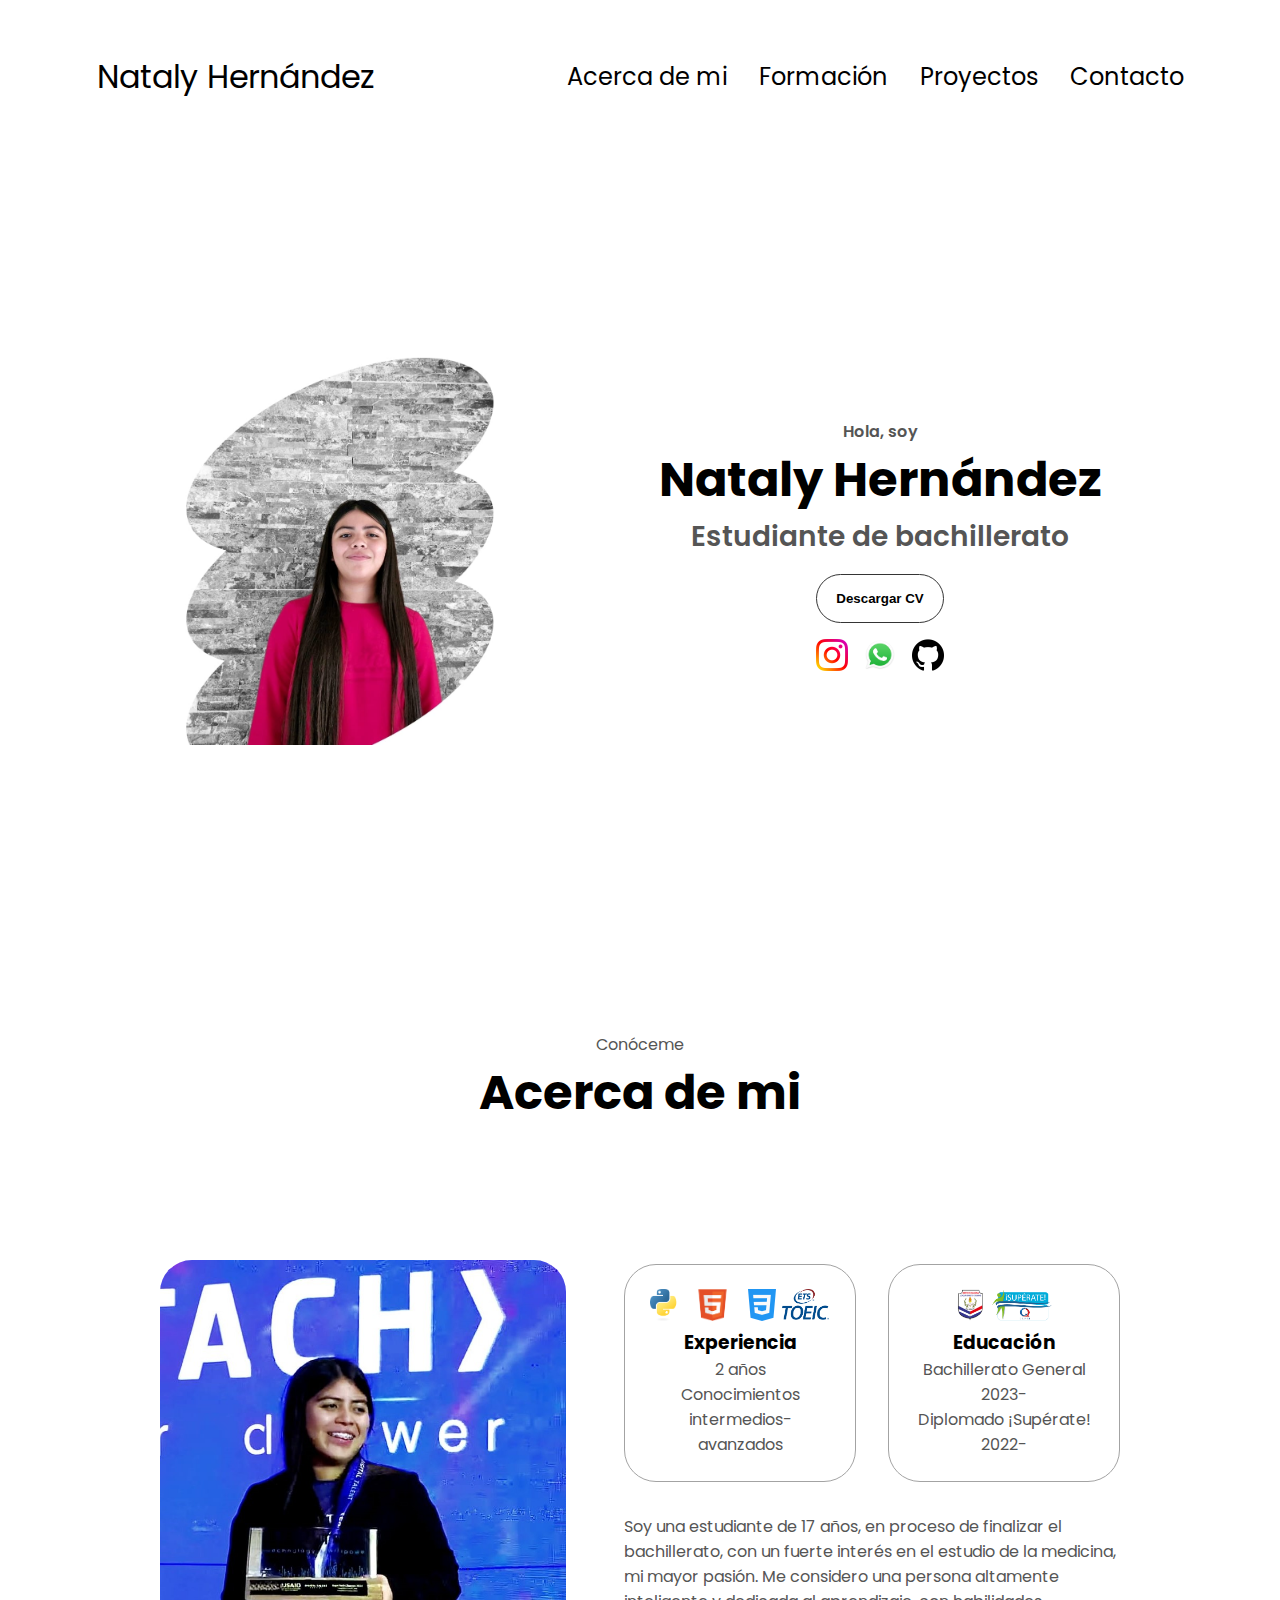
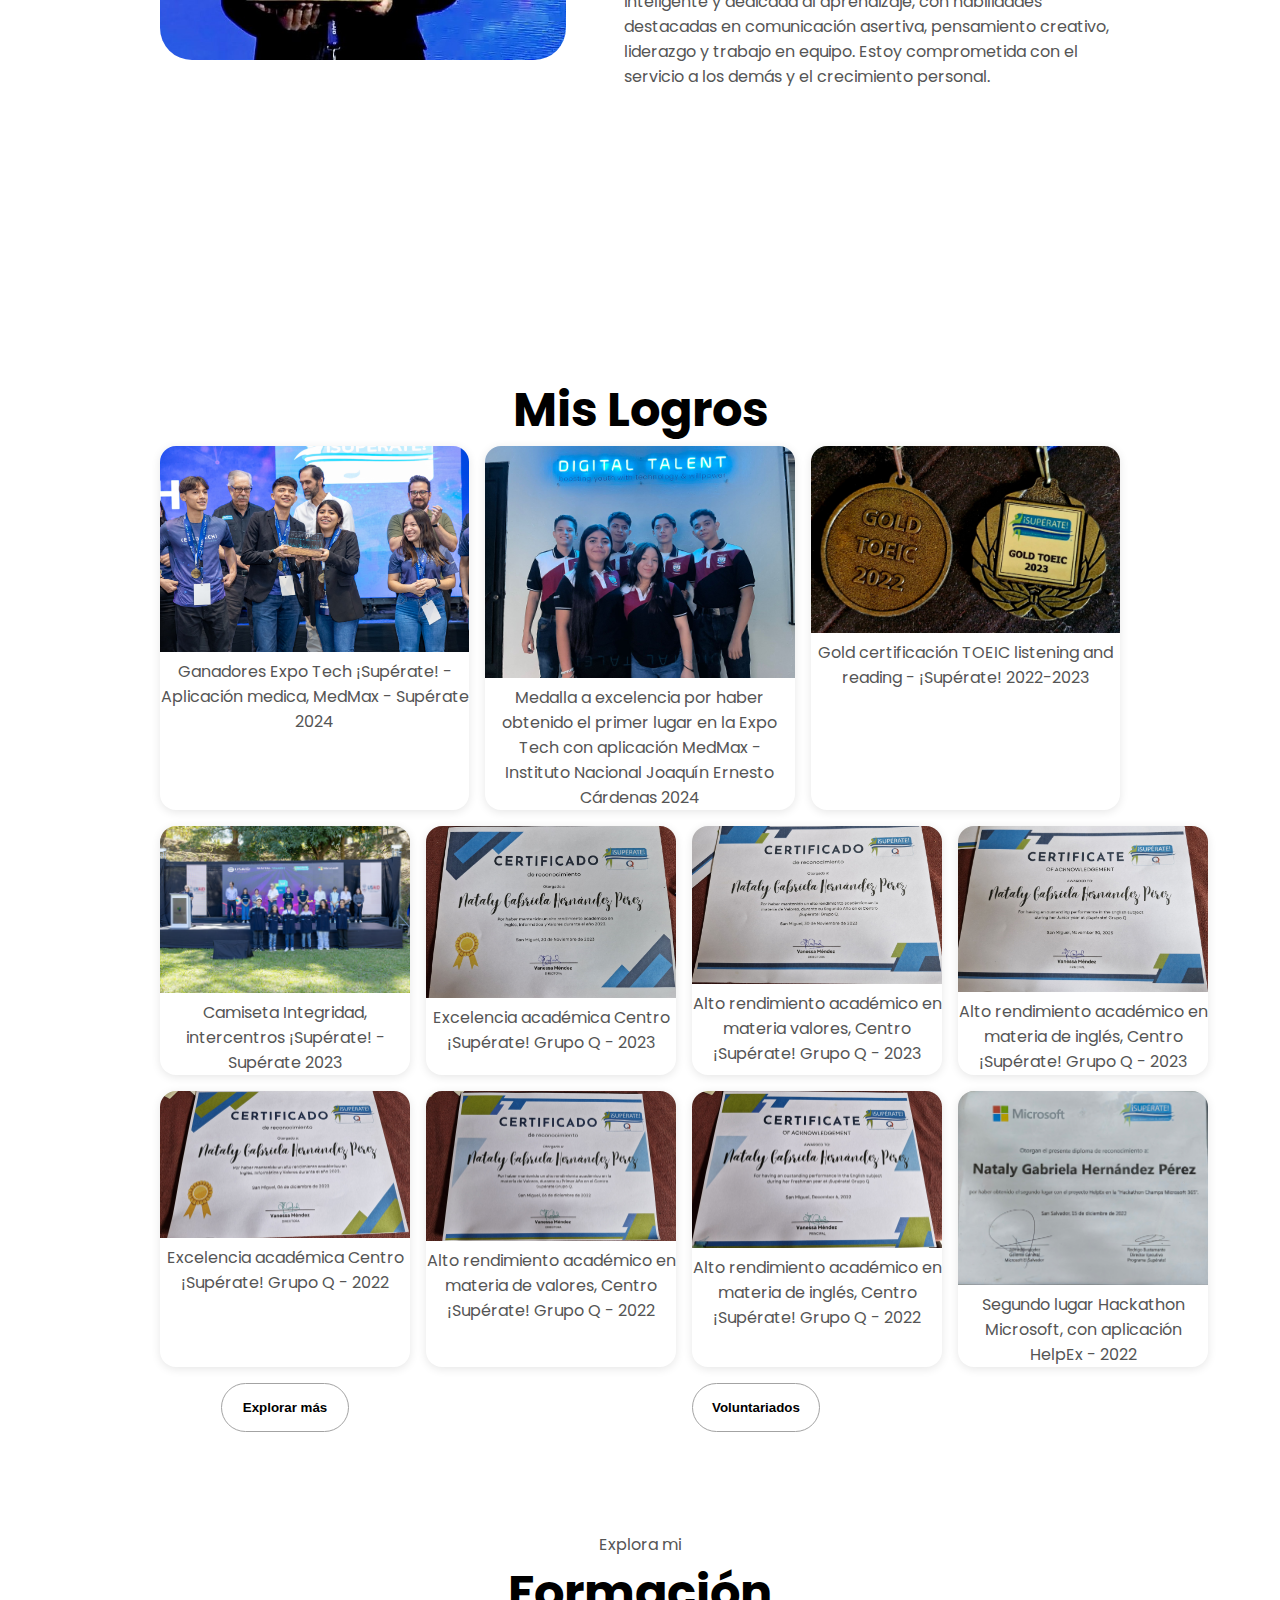
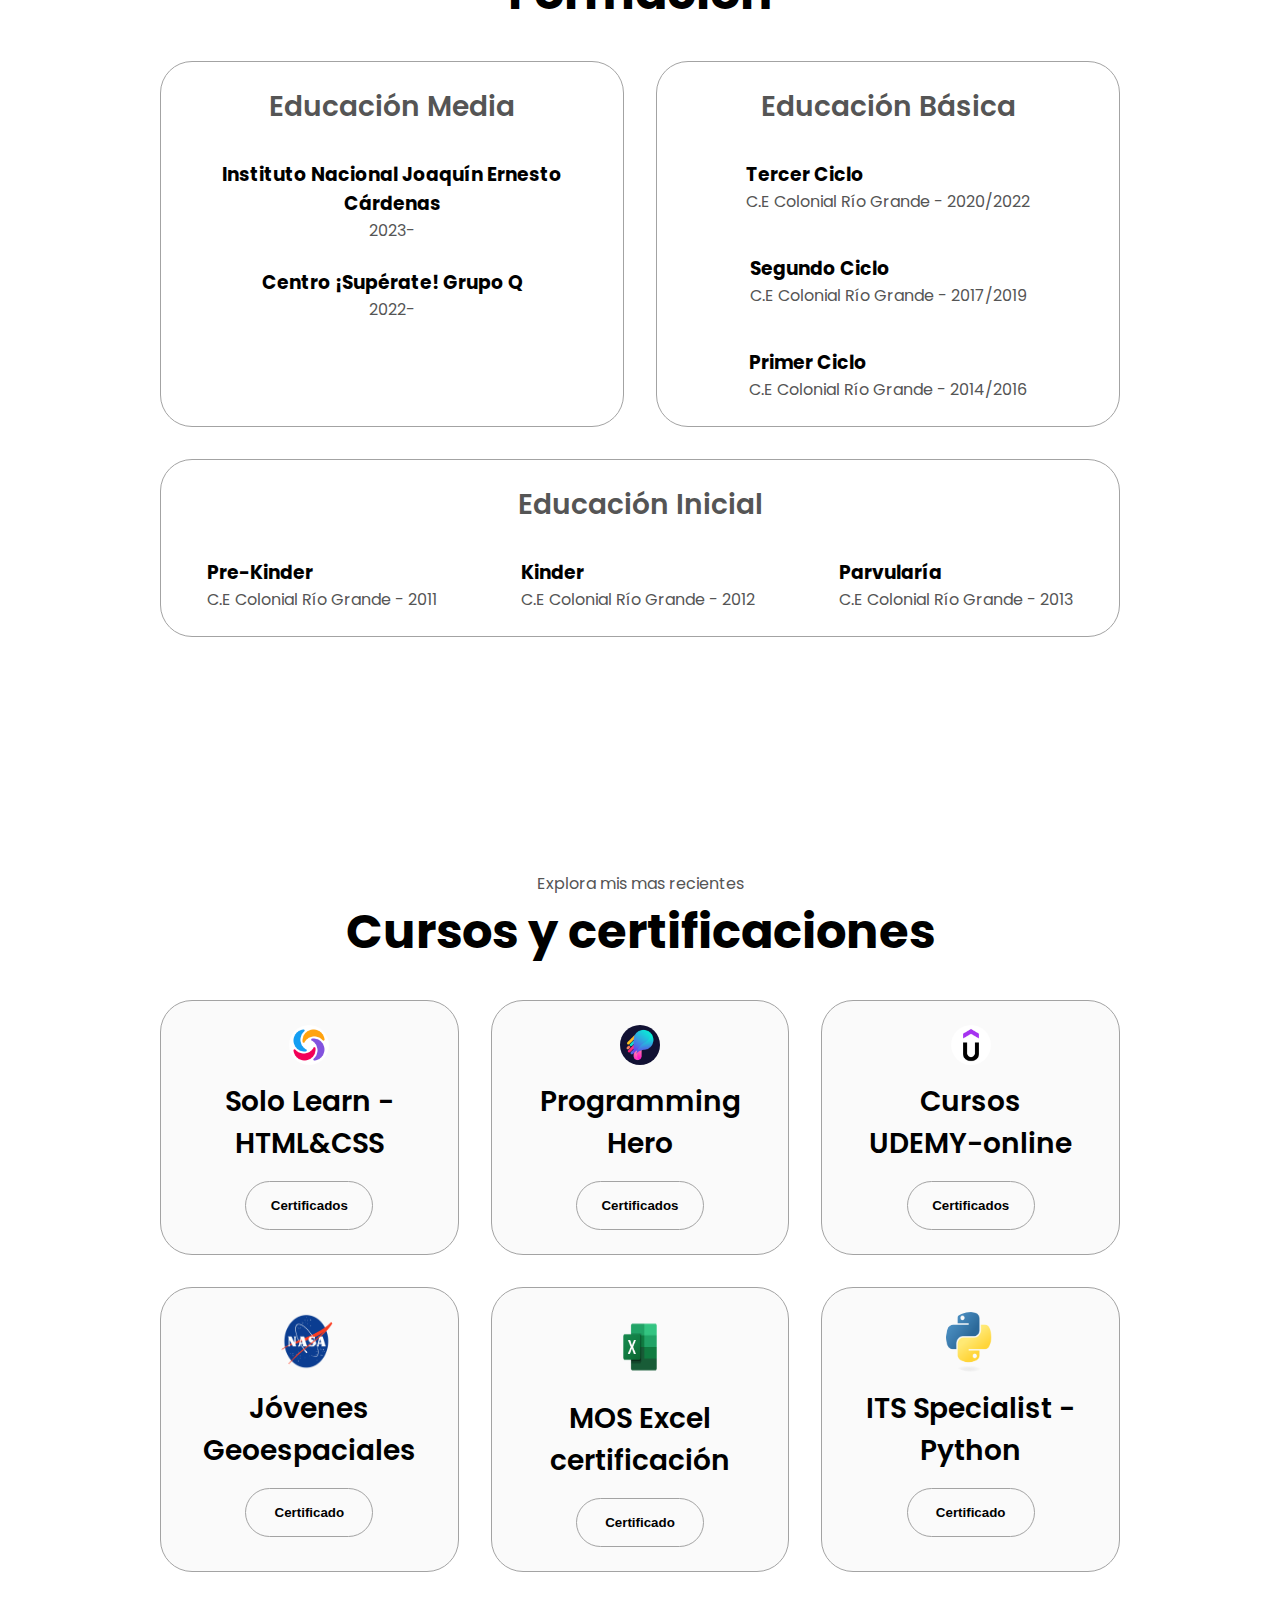
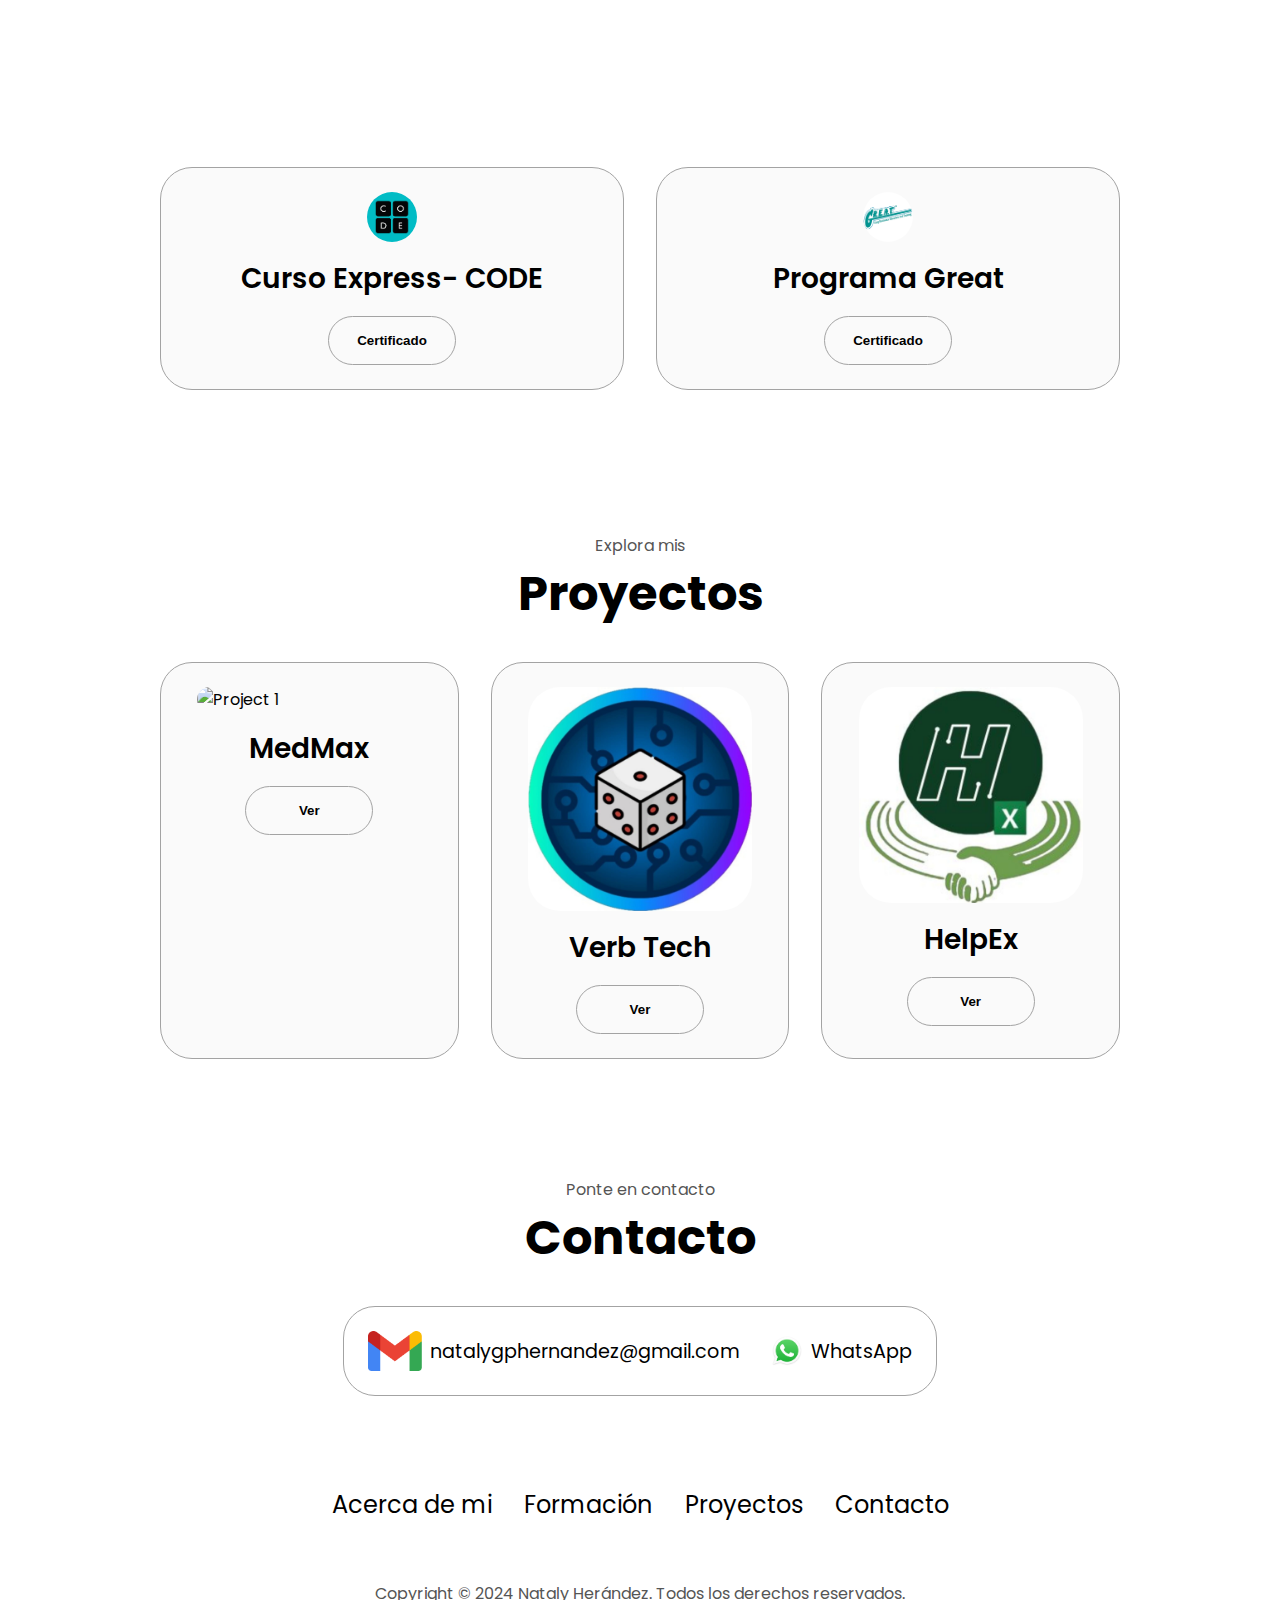
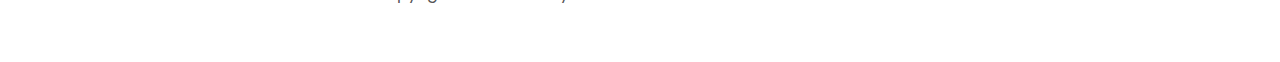
==== index.html @ 194a73a4 "Add files via upload" ====
<!DOCTYPE html>
<html lang="en">
  <head>
    <meta charset="UTF-8" />
    <meta http-equiv="X-UA-Compatible" content="IE=edge" />
    <meta name="viewport" content="width=device-width, initial-scale=1.0" />
    <title>Nataly Herández</title>
    <link rel="icon" href="n.png">
    <link rel="stylesheet" href="style.css" />
    <link rel="stylesheet" href="mediaqueries.css" />
  </head>
  <body>
    <nav id="desktop-nav">
      <div class="logo">Nataly Hernández</div>
      <div>
        <ul class="nav-links">
          <li><a href="#about">Acerca de mi</a></li>
          <li><a href="#experience">Formación</a></li>
          <li><a href="#projects">Proyectos</a></li>
          <li><a href="#contact">Contacto</a></li>
        </ul>
      </div>
    </nav>
    <nav id="hamburger-nav">
      <div class="logo">Nataly Hernández</div>
      <div class="hamburger-menu">
        <div class="hamburger-icon" onclick="toggleMenu()">
          <span></span>
          <span></span>
          <span></span>
        </div>
        <div class="menu-links">
          <li><a href="#about" onclick="toggleMenu()">Acerca de mi</a></li>
          <li><a href="#experience" onclick="toggleMenu()">Formación</a></li>
          <li><a href="#projects" onclick="toggleMenu()">Proyectos</a></li>
          <li><a href="#contact" onclick="toggleMenu()">Contacto</a></li>
        </div>
      </div>
    </nav>
    <section id="profile">
      <div class="section__pic-container">
        <img src="na.jpeg" alt="Nataly Hernández profile picture" />
      </div>
      <div class="section__text">
        <p class="section__text__p1">Hola, soy</p>
        <h1 class="title">Nataly Hernández</h1>
        <p class="section__text__p2">Estudiante de bachillerato</p>
        <div class="btn-container">
          <button
            class="btn btn-color-2"
            onclick="window.open('nataly.pdf')"
          >
            Descargar CV
          </button>
        </div>
        <div id="socials-container">
          <img
            src="instagram.png"
            class="icon"
            onclick="location.href='https://www.instagram.com/natalyhzp_24'"
          />
          <img
            src="whatsapp.png"
            class="icon"
            onclick="location.href='https://wa.me/75000231'"
          />
          <img
            src="github.png"
            alt="My Github profile"
            class="icon"
            onclick="location.href='https://github.com/NatalyGHP'"
          />
        </div>
      </div>
    </section>
    <section id="about">
      <p class="section__text__p1">Conóceme</p>
      <h1 class="title">Acerca de mi</h1>
      <div class="section-container">
        <div class="section__pic-container">
          <img
            src="me.jpeg"
            alt="Profile picture"
            class="about-pic"
          />
        </div>
        <div class="about-details-container">
          <div class="about-containers">
            <div class="details-container">
              <img
                src="py.png"
                alt="Experience icon"
                class="icon"
              />
              <img
                src="h.png"
                alt="Experience icon"
                class="icon"
              />
              <img
                src="c.png"
                alt="Experience icon"
                class="icon"
              />
              <img
                src="toeic.png"
                alt="Experience icon"
                class="icon"
              />
                
              <h3>Experiencia</h3>
              <p>2 años <br />Conocimientos intermedios-avanzados</p>
            </div>
            <div class="details-container">
              <img
                src="inje.png"
                alt="Education icon"
                class="icon"
              />
              <img
                src="q.png"
                alt="Education icon"
                class="icon"
              />
              <h3>Educación</h3>
              <p>Bachillerato General 2023-<br />Diplomado ¡Supérate! 2022-</p>
            </div>
          </div>
          <div class="text-container">
            <p>
                Soy una estudiante de 17 años, en proceso de finalizar el bachillerato, con un fuerte interés en el estudio de la medicina,
                mi mayor pasión. Me considero una persona altamente inteligente y dedicada al aprendizaje, con habilidades destacadas en
                comunicación asertiva, pensamiento creativo, liderazgo y trabajo en equipo. Estoy comprometida con el servicio a los demás y
                el crecimiento personal.
            </p>
          </div>
        </div>
      </div>
    </section><br><br>
    <section id="achievements">
      <div class="title">
        <h1 class="title">Mis Logros</h1>
      </div>
      <div class="gallery-container">
        <div class="gallery-item">
          <img src="medmax2.jpeg" alt="Logro 1" class="gallery-img" onclick="openLightbox();currentSlide(1)">
          <p>Ganadores Expo Tech ¡Supérate! - Aplicación medica, MedMax - Supérate 2024</p>
        </div>
        <div class="gallery-item">
          <img src="med1.jpeg" alt="Logro 2" class="gallery-img" onclick="openLightbox();currentSlide(2)">
          <p>Medalla a excelencia por haber obtenido el primer lugar en la Expo Tech con aplicación MedMax - Instituto Nacional
            Joaquín Ernesto Cárdenas 2024</p>
        </div>
        <div class="gallery-item">
          <img src="golden.jpeg" alt="Logro 3" class="gallery-img" onclick="openLightbox();currentSlide(3)">
          <p>Gold certificación TOEIC listening and reading - ¡Supérate! 2022-2023</p>
        </div>
        <div class="gallery-container">
          <div class="gallery-item">
            <img src="integridad.jpeg" alt="Logro 4" class="gallery-img">
            <p>Camiseta Integridad, intercentros ¡Supérate! - Supérate 2023</p>
          </div>
          <div class="gallery-item">
            <img src="e23.jpeg" alt="Logro 2" class="gallery-img">
            <p>Excelencia académica Centro ¡Supérate! Grupo Q - 2023</p>
          </div>
          <div class="gallery-item">
            <img src="v23.jpeg" alt="Logro 3" class="gallery-img" >
            <p>Alto rendimiento académico en materia valores, Centro ¡Supérate! Grupo Q - 2023</p>
          </div>
          <div class="gallery-item">
            <img src="i23.jpeg" alt="Logro 3" class="gallery-img" >
            <p>Alto rendimiento académico en materia de inglés, Centro ¡Supérate! Grupo Q - 2023</p>
          </div>
          <div class="gallery-item">
            <img src="ex22.jpeg" alt="Logro 3" class="gallery-img" >
            <p>Excelencia académica Centro ¡Supérate! Grupo Q - 2022</p>
          </div>
          <div class="gallery-item">
            <img src="e22.jpeg" alt="Logro 3" class="gallery-img" >
            <p>Alto rendimiento académico	en materia de valores, Centro ¡Supérate! Grupo Q - 2022</p>
          </div>
          <div class="gallery-item">
            <img src="i22.jpeg" alt="Logro 3" class="gallery-img">
            <p>Alto rendimiento académico en materia de inglés, Centro ¡Supérate! Grupo Q - 2022</p>
          </div>
          <div class="gallery-item">
            <img src="mi.jpeg" alt="Logro 3" class="gallery-img">
            <p>Segundo lugar Hackathon Microsoft, con aplicación HelpEx - 2022</p>
          </div>
          <div class="btn-container">
            <button
              class="btn btn-color-2 project-btn"
              onclick="location.href='mislogros.pdf'"
            >
              Explorar más
            </button>
          </div>
          <div class="btn-container"></div>
            <button
              class="btn btn-color-2 project-btn"
              onclick="location.href='icare.pdf'"
            >
              Voluntariados
            </button>
          </div>
      </div>
    
      <!-- Lightbox -->
      <div id="lightbox" class="lightbox">
        <span class="close-lightbox" onclick="closeLightbox()">&times;</span>
        <div class="lightbox-content">
          <div class="lightbox-slide">
            <img src="medmax1.jpeg" alt="Logro 1">
            <p>Equipo MedMax, ganadores Expo Tech</p>
          </div>
          <div class="lightbox-slide">
            <img src="med2.jpeg" alt="Logro 2">
            <p>Medalla a la excelencia - INJECAR</p>
          </div>
          <div class="lightbox-slide">
            <img src="gold.jpeg" alt="Logro 3">
            <p>Medalla Gold TOEIC 2023</p>
          </div>
        </div>
    
        <!-- Controles -->
        <a class="prev" onclick="changeSlide(-1)">&#10094;</a>
        <a class="next" onclick="changeSlide(1)">&#10095;</a>
      </div>
    </section>
    <section id="experience">
      <p class="section__text__p1">Explora mi</p>
      <h1 class="title">Formación</h1>
      <div class="experience-details-container">
        <div class="about-containers">
          <div class="details-container">
            <h2 class="experience-sub-title">Educación Media</h2>
            <center><div class="article-container"></div></center>
                <div>
                  <center><h3>Instituto Nacional Joaquín Ernesto Cárdenas</h3></center>
                  <p>2023-</p>
                </div><br>
                <div>
                    <center><h3>Centro ¡Supérate! Grupo Q</h3></center>
                    <p>2022-</p>
                  </div><br><br>
          </div>
          <div class="details-container">
            <h2 class="experience-sub-title">Educación Básica</h2>
            <div class="article-container">
                <div>
                  <h3>Tercer Ciclo</h3>
                  <p>C.E Colonial Río Grande - 2020/2022</p>
                </div>
                <div>
                  <h3>Segundo Ciclo</h3>
                  <p>C.E Colonial Río Grande - 2017/2019</p>
                </div>
                <div>
                    <h3>Primer Ciclo</h3>
                    <p>C.E Colonial Río Grande - 2014/2016</p>
                  </div>
            </div>
          </div>
        </div>
      </div>
      <div class="details-container">
        <h2 class="experience-sub-title">Educación Inicial</h2>
        <div class="article-container">
            <div>
              <h3>Pre-Kinder</h3>
              <p>C.E Colonial Río Grande - 2011</p>
            </div>
            <div>
                <h3>Kinder</h3>
                <p>C.E Colonial Río Grande - 2012</p>
              </div>
              <div>
                <h3>Parvularía</h3>
                <p>C.E Colonial Río Grande - 2013</p>
              </div>
        </div>
        </div>
    </section><br><br><br>
    <section id="">
        <p class="section__text__p1">Explora mis mas recientes</p>
        <h1 class="title">Cursos y certificaciones</h1>
        <div class="experience-details-container">
          <div class="about-containers">
            <div class="details-container color-container">
              <div class="article-container">
                <img style="height: 40px; width: 40px;"
                  src="solo.png"
                  alt="Project 1"
                  class="project-img"
                />
              </div>
              <h2 class="experience-sub-title project-title">Solo Learn - HTML&CSS</h2>
              <div class="btn-container">
                <button
                  class="btn btn-color-2 project-btn"
                  onclick="location.href='css.pdf'"
                >
                  Certificados
                </button>
              </div>
            </div>
            <div class="details-container color-container">
              <div class="article-container">
                <img style="height: 40px; width: 40px;"
                  src="hero.png"
                  alt="Project 2"
                  class="project-img"
                />
              </div>
              <h2 class="experience-sub-title project-title">Programming Hero</h2>
              <div class="btn-container">
                <button
                  class="btn btn-color-2 project-btn"
                  onclick="location.href='py1.pdf'"
                >
                  Certificados
                </button>
              </div>
            </div>
            <div class="details-container color-container">
                <div class="article-container">
                  <img style="height: 40px; width: 40px;"
                    src="udemy.png"
                    alt="Project 2"
                    class="project-img"
                  />
                </div>
                <h2 class="experience-sub-title project-title">Cursos UDEMY-online</h2>
                <div class="btn-container">
                  <button
                    class="btn btn-color-2 project-btn"
                    onclick="location.href='udemy.pdf'"
                  >
                    Certificados
                  </button>
                </div>
              </div>
            <div class="details-container color-container">
              <div class="article-container">
                <img style="height: 60px; width: 60px;"
                  src="nasa.png"
                  alt="Project 3"
                  class="project-img"
                />
              </div>
              <h2 class="experience-sub-title project-title">Jóvenes Geoespaciales</h2>
              <div class="btn-container">
                </button>
                <button
                  class="btn btn-color-2 project-btn"
                  onclick="location.href='geo.pdf'"
                >
                  Certificado
                </button>
              </div>
            </div>
            <div class="details-container color-container">
                <div class="article-container">
                  <img style="width: 70px; height: 70px;"
                    src="excel.png"
                    alt="Project 2"
                    class="project-img"
                  />
                </div>
                <h2 class="experience-sub-title project-title">MOS Excel certificación</h2>
                <div class="btn-container">
                  <button
                    class="btn btn-color-2 project-btn"
                    onclick="location.href='mos.pdf'"
                  >
                    Certificado
                  </button>
                </div>
              </div>
              <div class="details-container color-container">
                <div class="article-container">
                  <img style="width: 50px; height: 60px;"
                    src="py.png"
                    alt="Project 2"
                    class="project-img"
                  />
                </div>
                <h2 class="experience-sub-title project-title">ITS Specialist - Python</h2>
                <div class="btn-container">
                  <button
                    class="btn btn-color-2 project-btn"
                    onclick="location.href='python.pdf'"
                  >
                    Certificado
                  </button>
                </div>
              </div>
          </div>
        </div>
      </section>
      <section id="projects">
        <div class="experience-details-container">
          <div class="about-containers">
            <div class="details-container color-container">
              <div class="article-container">
                <img style="height: 50px; width: 50px;"
                  src="code.jpg"
                  alt="Project 1"
                  class="project-img"
                />
              </div>
              <h2 class="experience-sub-title project-title">Curso Express- CODE</h2>
              <div class="btn-container">
                <button
                  class="btn btn-color-2 project-btn"
                  onclick="location.href='code.pdf'"
                >
                  Certificado
                </button>
              </div>
            </div>
            <div class="details-container color-container">
              <div class="article-container">
                <img style="height: 50px; width: 50px;"
                  src="great.png"
                  alt="Project 2"
                  class="project-img"
                />
              </div>
              <h2 class="experience-sub-title project-title">Programa Great</h2>
              <div class="btn-container">
                <button
                  class="btn btn-color-2 project-btn"
                  onclick="location.href='g.jpeg'"
                >
                  Certificado
                </button>
              </div>
            </div>
          </div>
        </div>
      </section><br><br><br>

    <section id="projects">
      <p class="section__text__p1">Explora mis</p>
      <h1 class="title">Proyectos</h1>
      <div class="experience-details-container">
        <div class="about-containers">
          <div class="details-container color-container">
            <div class="article-container">
              <img
                src="img_page/MaxLogo.png"
                alt="Project 1"
                class="project-img"
              />
            </div>
            <h2 class="experience-sub-title project-title">MedMax</h2>
            <div class="btn-container">
              <button
                class="btn btn-color-2 project-btn"
                onclick="location.href='index_page.html'"
              >
                Ver
              </button>
            </div>
          </div>
          <div class="details-container color-container">
            <div class="article-container">
              <img
                src="verb.jpeg"
                alt="Project 2"
                class="project-img"
              />
            </div>
            <h2 class="experience-sub-title project-title">Verb Tech</h2>
            <div class="btn-container">
              <button
                class="btn btn-color-2 project-btn"
                onclick="location.href='verb.mp4'"
              >
                Ver
              </button>
            </div>
          </div>
          <div class="details-container color-container">
            <div class="article-container">
              <img
                src="HelpEx.jpeg"
                alt="Project 3"
                class="project-img"
              />
            </div>
            <h2 class="experience-sub-title project-title">HelpEx</h2>
            <div class="btn-container">
              <button
                class="btn btn-color-2 project-btn"
                onclick="location.href='https://apps.powerapps.com/play/e/default-d8e3bd44-0bba-426b-952d-ada7bb17393c/a/90f3ed98-9338-425e-868c-bb7fde0369c7?tenantId=d8e3bd44-0bba-426b-952d-ada7bb17393c&hint=aee98fe4-c5a0-493d-8ca3-d9f72b04f8a4&source=sharebutton&sourcetime=1727149411460'"
              >
                Ver
              </button>
            </div>
          </div>
        </div>
      </div>
    </section><br><br>
    <section id="contact">
      <p class="section__text__p1">Ponte en contacto</p>
      <h1 class="title">Contacto</h1>
      <div class="contact-info-upper-container">
        <div class="contact-info-container">
          <img
            src="gmail.png"
            alt="Email icon"
            class="icon contact-icon email-icon"
          />
          <p><a href="mailto:natalygphernandez@gmail.com">natalygphernandez@gmail.com</a></p>
        </div>
        <div class="contact-info-container">
          <img
            src="whatsapp.png"
            alt="LinkedIn icon"
            class="icon contact-icon"
          />
          <p><a href='https://wa.me/75000231'>WhatsApp</a></p>
        </div>
      </div>
    </section>
      
    <footer>
      <nav>
        <div class="nav-links-container">
          <ul class="nav-links">
            <li><a href="#about">Acerca de mi</a></li>
            <li><a href="#experience">Formación</a></li>
            <li><a href="#projects">Proyectos</a></li>
            <li><a href="#contact">Contacto</a></li>
          </ul>
        </div>
      </nav>
      <p>Copyright &#169; 2024 Nataly Herández. Todos los derechos reservados.</p>
    </footer>
    <script src="script.js"></script>
  </body>
</html>
---- style.css ----
/* GENERAL */

@import url("https://fonts.googleapis.com/css2?family=Poppins:wght@300;400;500;600&display=swap");

* {
  margin: 0;
  padding: 0;
}

body {
  font-family: "Poppins", sans-serif;
}

html {
  scroll-behavior: smooth;
}

p {
  color: rgb(85, 85, 85);
}

/* TRANSITION */

a,
.btn {
  transition: all 300ms ease;
}

/* DESKTOP NAV */

nav,
.nav-links {
  display: flex;
}

nav {
  justify-content: space-around;
  align-items: center;
  height: 17vh;
}

.nav-links {
  gap: 2rem;
  list-style: none;
  font-size: 1.5rem;
}

a {
  color: black;
  text-decoration: none;
  text-decoration-color: white;
}

a:hover {
  color: grey;
  text-decoration: underline;
  text-underline-offset: 1rem;
  text-decoration-color: rgb(181, 181, 181);
}

.logo {
  font-size: 2rem;
}

.logo:hover {
  cursor: default;
}

/* HAMBURGER MENU */

#hamburger-nav {
  display: none;
}

.hamburger-menu {
  position: relative;
  display: inline-block;
}

.hamburger-icon {
  display: flex;
  flex-direction: column;
  justify-content: space-between;
  height: 24px;
  width: 30px;
  cursor: pointer;
}

.hamburger-icon span {
  width: 100%;
  height: 2px;
  background-color: black;
  transition: all 0.3 ease-in-out;
}

.menu-links {
  position: absolute;
  top: 100%;
  right: 0;
  background-color: white;
  width: fit-content;
  max-height: 0;
  overflow: hidden;
  transition: all 0.3 ease-in-out;
}

.menu-links a {
  display: block;
  padding: 10px;
  text-align: center;
  font-size: 1.5rem;
  color: black;
  text-decoration: none;
  transition: all 0.3 ease-in-out;
}

.menu-links li {
  list-style: none;
}

.menu-links.open {
  max-height: 300px;
}

.hamburger-icon.open span:first-child {
  transform: rotate(45deg) translate(10px, 5px);
}

.hamburger-icon.open span:nth-child(2) {
  opacity: 0;
}

.hamburger-icon.open span:last-child {
  transform: rotate(-45deg) translate(10px, -5px);
}

.hamburger-icon span:first-child {
  transform: none;
}

.hamburger-icon span:first-child {
  opacity: 1;
}

.hamburger-icon span:first-child {
  transform: none;
}

/* SECTIONS */

section {
  padding-top: 4vh;
  height: 96vh;
  margin: 0 10rem;
  box-sizing: border-box;
  min-height: fit-content;
}

.section-container {
  display: flex;
}

/* PROFILE SECTION */

#profile {
  display: flex;
  justify-content: center;
  gap: 5rem;
  height: 80vh;
}

.section__pic-container {
  display: flex;
  height: 400px;
  width: 400px;
  margin: auto 0;
}

.section__text {
  align-self: center;
  text-align: center;
}

.section__text p {
  font-weight: 600;
}

.section__text__p1 {
  text-align: center;
}

.section__text__p2 {
  font-size: 1.75rem;
  margin-bottom: 1rem;
}

.title {
  font-size: 3rem;
  text-align: center;
}

#socials-container {
  display: flex;
  justify-content: center;
  margin-top: 1rem;
  gap: 1rem;
}

/* ICONS */

.icon {
  cursor: pointer;
  height: 2rem;
}

/* BUTTONS */

.btn-container {
  display: flex;
  justify-content: center;
  gap: 1rem;
}

.btn {
  font-weight: 600;
  transition: all 300ms ease;
  padding: 1rem;
  width: 8rem;
  border-radius: 2rem;
}

.btn-color-1,
.btn-color-2 {
  border: rgb(53, 53, 53) 0.1rem solid;
}

.btn-color-1:hover,
.btn-color-2:hover {
  cursor: pointer;
}

.btn-color-1,
.btn-color-2:hover {
  background: rgb(53, 53, 53);
  color: white;
}

.btn-color-1:hover {
  background: rgb(0, 0, 0);
}

.btn-color-2 {
  background: none;
}

.btn-color-2:hover {
  border: rgb(255, 255, 255) 0.1rem solid;
}

.btn-container {
  gap: 1rem;
}

/* ABOUT SECTION */

#about {
  position: relative;
}

.about-containers {
  gap: 2rem;
  margin-bottom: 2rem;
  margin-top: 2rem;
}

.about-details-container {
  justify-content: center;
  flex-direction: column;
}

.about-containers,
.about-details-container {
  display: flex;
}

.about-pic {
  border-radius: 2rem;
}

.arrow {
  position: absolute;
  right: -5rem;
  bottom: 2.5rem;
}

.details-container {
  padding: 1.5rem;
  flex: 1;
  background: white;
  border-radius: 2rem;
  border: rgb(53, 53, 53) 0.1rem solid;
  border-color: rgb(163, 163, 163);
  text-align: center;
}

.section-container {
  gap: 4rem;
  height: 80%;
}

.section__pic-container {
  height: 400px;
  width: 400px;
  margin: auto 0;
}

/* EXPERIENCE SECTION */

#experience {
  position: relative;
}

.experience-sub-title {
  color: rgb(85, 85, 85);
  font-weight: 600;
  font-size: 1.75rem;
  margin-bottom: 2rem;
}

.experience-details-container {
  display: flex;
  justify-content: center;
  flex-direction: column;
}

.article-container {
  display: flex;
  text-align: initial;
  flex-wrap: wrap;
  flex-direction: row;
  gap: 2.5rem;
  justify-content: space-around;
}

article {
  display: flex;
  width: 10rem;
  justify-content: space-around;
  gap: 0.5rem;
}

article .icon {
  cursor: default;
}

/* PROJECTS SECTION */

#projects {
  position: relative;
}

.color-container {
  border-color: rgb(163, 163, 163);
  background: rgb(250, 250, 250);
}

.project-img {
  border-radius: 2rem;
  width: 90%;
  height: 90%;
}

.project-title {
  margin: 1rem;
  color: black;
}

.project-btn {
  color: black;
  border-color: rgb(163, 163, 163);
}

/* CONTACT */

#contact {
  display: flex;
  justify-content: center;
  flex-direction: column;
  height: 70vh;
}

.contact-info-upper-container {
  display: flex;
  justify-content: center;
  border-radius: 2rem;
  border: rgb(53, 53, 53) 0.1rem solid;
  border-color: rgb(163, 163, 163);
  background: (250, 250, 250);
  margin: 2rem auto;
  padding: 0.5rem;
}

.contact-info-container {
  display: flex;
  align-items: center;
  justify-content: center;
  gap: 0.5rem;
  margin: 1rem;
}

.contact-info-container p {
  font-size: larger;
}

.contact-icon {
  cursor: default;
}

.email-icon {
  height: 2.5rem;
}

/* FOOTER SECTION */

footer {
  height: 26vh;
  margin: 0 1rem;
}

footer p {
  text-align: center;
}#achievements {
  padding: 4rem 0;
  text-align: center;
}

.gallery-container {
  display: grid;
  grid-template-columns: repeat(auto-fill, minmax(250px, 1fr));
  gap: 1rem;
  margin: 0 auto;
  max-width: 1200px;
}

.gallery-item {
  overflow: hidden;
  border-radius: 1rem;
  box-shadow: 0 2px 10px rgba(0, 0, 0, 0.1);
}

.gallery-img {
  width: 100%;
  height: auto;
  cursor: pointer;
  transition: transform 0.3s ease;
}

.gallery-img:hover {
  transform: scale(1.05);
}

/* Lightbox */
.lightbox {
  display: none;
  position: fixed;
  z-index: 999;
  padding-top: 100px;
  left: 0;
  top: 0;
  width: 100%;
  height: 100%;
  background-color: rgba(0, 0, 0, 0.8);
}

.lightbox-content {
  display: flex;
  justify-content: center;
  align-items: center;
}

.lightbox-slide {
  display: none;
}

.lightbox-slide img {
  max-width: 80%;
  max-height: 80%;
  margin: auto;
  display: block;
}

.lightbox-slide p {
  text-align: center;
  color: white;
  font-size: 1.2rem;
}

.prev, .next {
  cursor: pointer;
  position: absolute;
  top: 50%;
  color: white;
  font-size: 2rem;
  padding: 1rem;
  transition: 0.3s;
}

.prev {
  left: 10px;
}

.next {
  right: 10px;
}

.prev:hover, .next:hover {
  background-color: rgba(0, 0, 0, 0.8);
}

.close-lightbox {
  position: absolute;
  top: 20px;
  right: 35px;
  color: white;
  font-size: 3rem;
  cursor: pointer;
}
---- mediaqueries.css ----
@media screen and (max-width: 1400px) {
    #profile {
      height: 83vh;
      margin-bottom: 6rem;
    }
    .about-containers {
      flex-wrap: wrap;
    }
    #contact,
    #projects {
      height: fit-content;
    }
  }
  
  @media screen and (max-width: 1200px) {
    #desktop-nav {
      display: none;
    }
    #hamburger-nav {
      display: flex;
    }
    #experience,
    .experience-details-container {
      margin-top: 2rem;
    }
    #profile,
    .section-container {
      display: block;
    }
    .arrow {
      display: none;
    }
    section,
    .section-container {
      height: fit-content;
    }
    section {
      margin: 0 5%;
    }
    .section__pic-container {
      width: 275px;
      height: 275px;
      margin: 0 auto 2rem;
    }
    .about-containers {
      margin-top: 0;
    }
  }
  
  @media screen and (max-width: 600px) {
    #contact,
    footer {
      height: 40vh;
    }
    #profile {
      height: 83vh;
      margin-bottom: 0;
    }
    article {
      font-size: 1rem;
    }
    footer nav {
      height: fit-content;
      margin-bottom: 2rem;
    }
    .about-containers,
    .contact-info-upper-container,
    .btn-container {
      flex-wrap: wrap;
    }
    .contact-info-container {
      margin: 0;
    }
    .contact-info-container p,
    .nav-links li a {
      font-size: 1rem;
    }
    .experience-sub-title {
      font-size: 1.25rem;
    }
    .logo {
      font-size: 1.5rem;
    }
    .nav-links {
      flex-direction: column;
      gap: 0.5rem;
      text-align: center;
    }
    .section__pic-container {
      width: auto;
      height: 46vw;
      justify-content: center;
    }
    .section__text__p2 {
      font-size: 1.25rem;
    }
    .title {
      font-size: 2rem;
    }
    .text-container {
      text-align: justify;
    }
  }
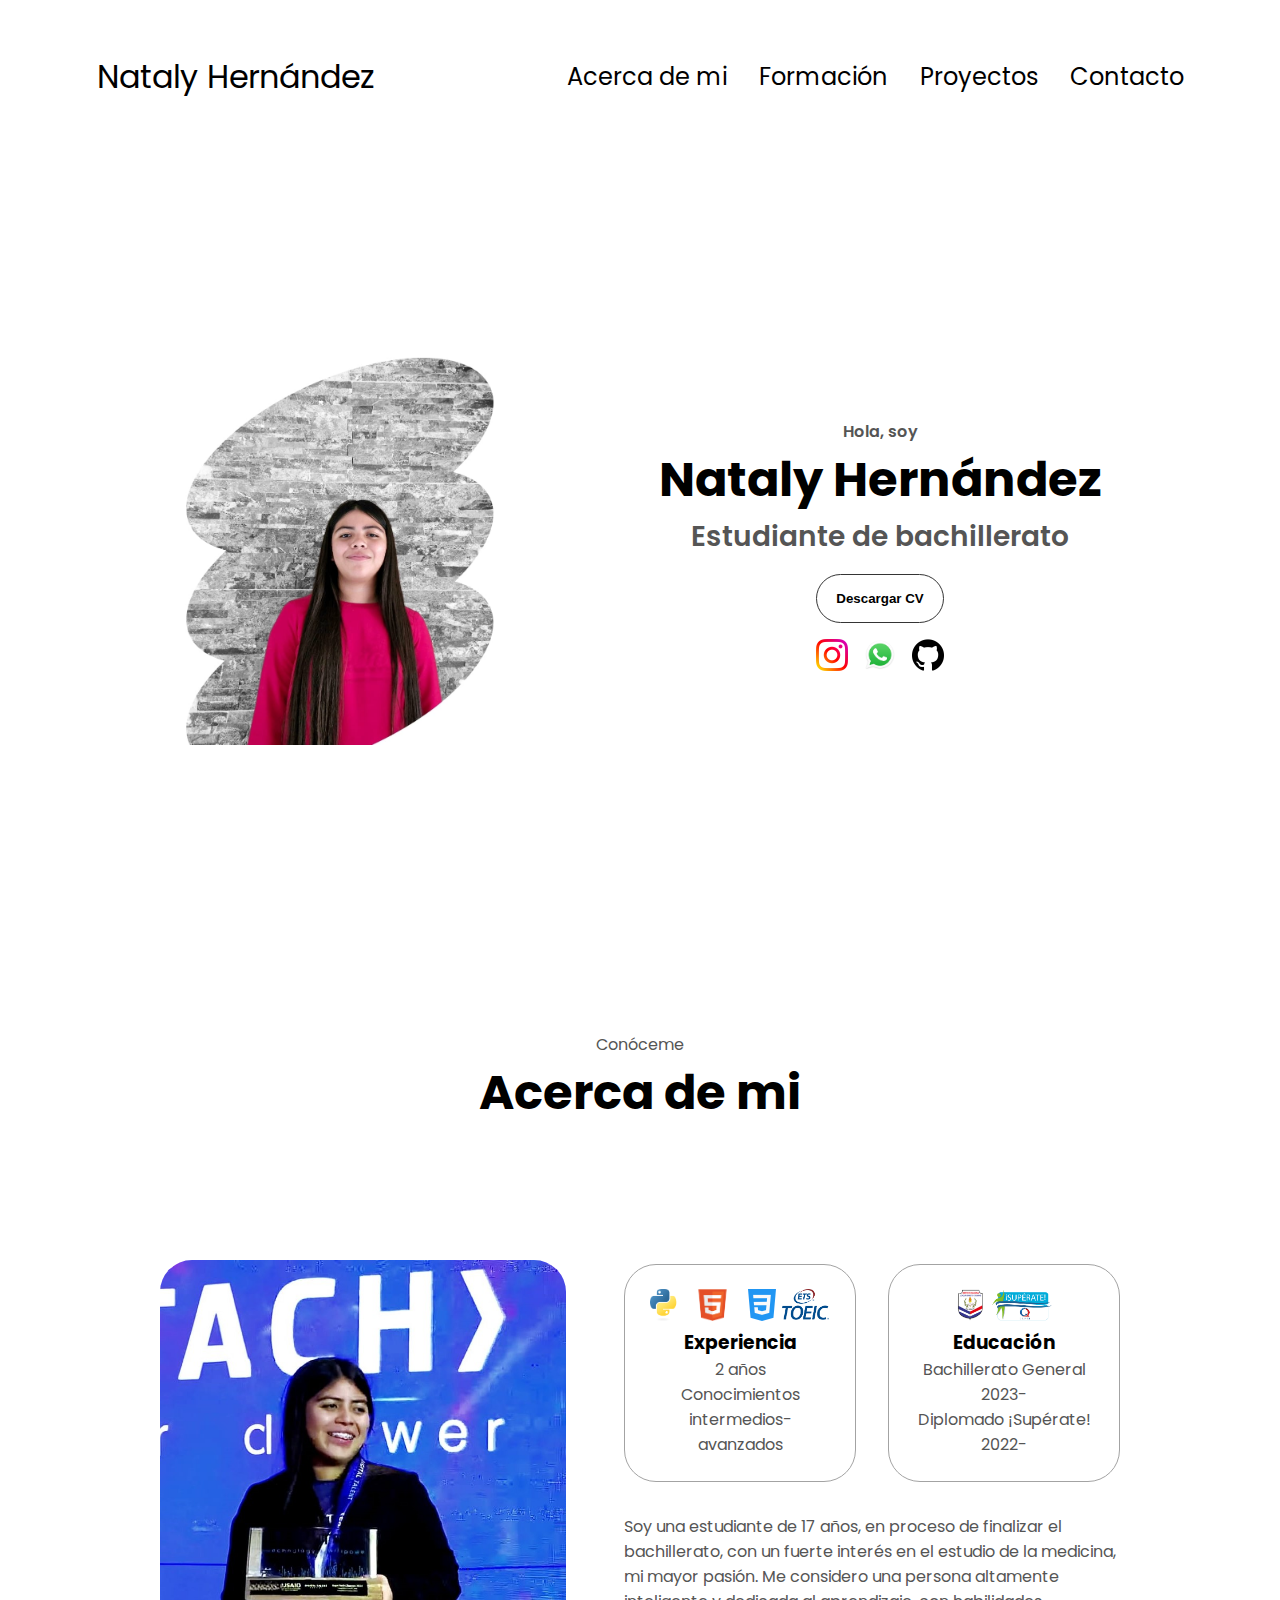
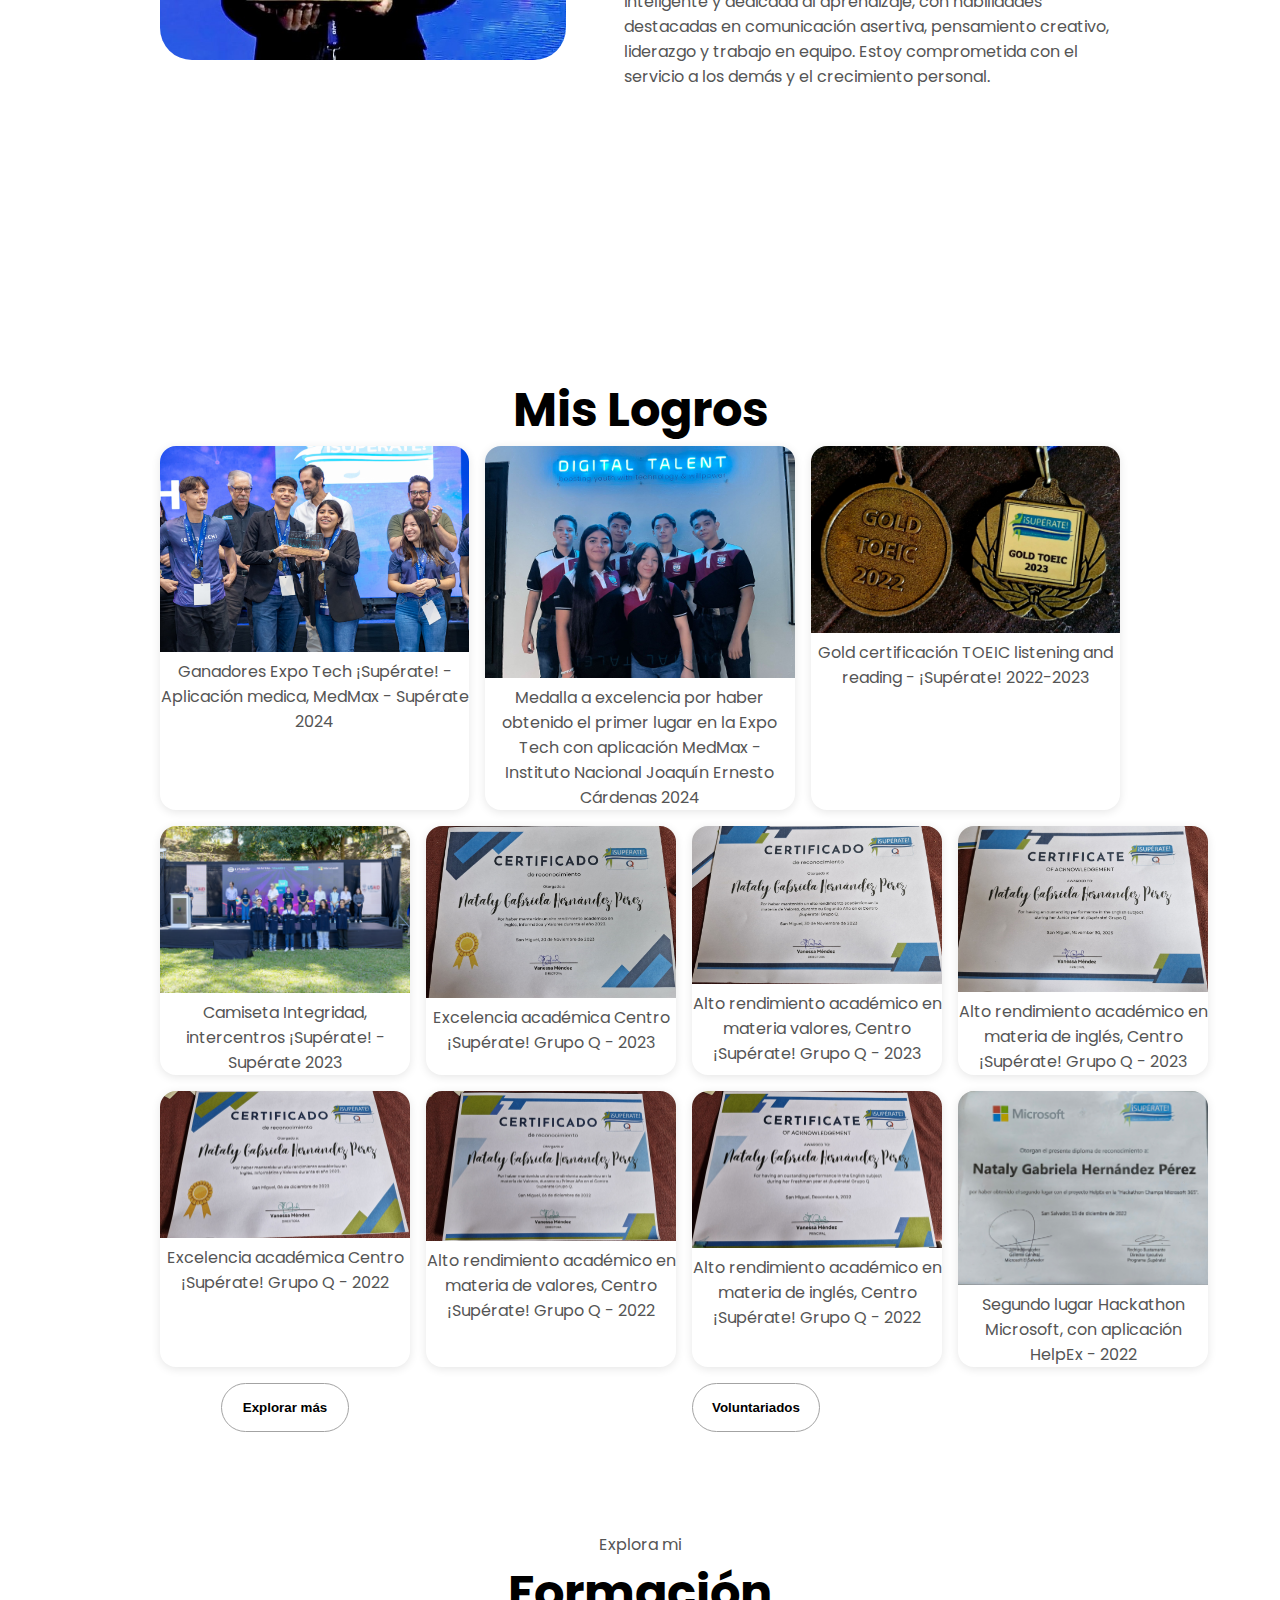
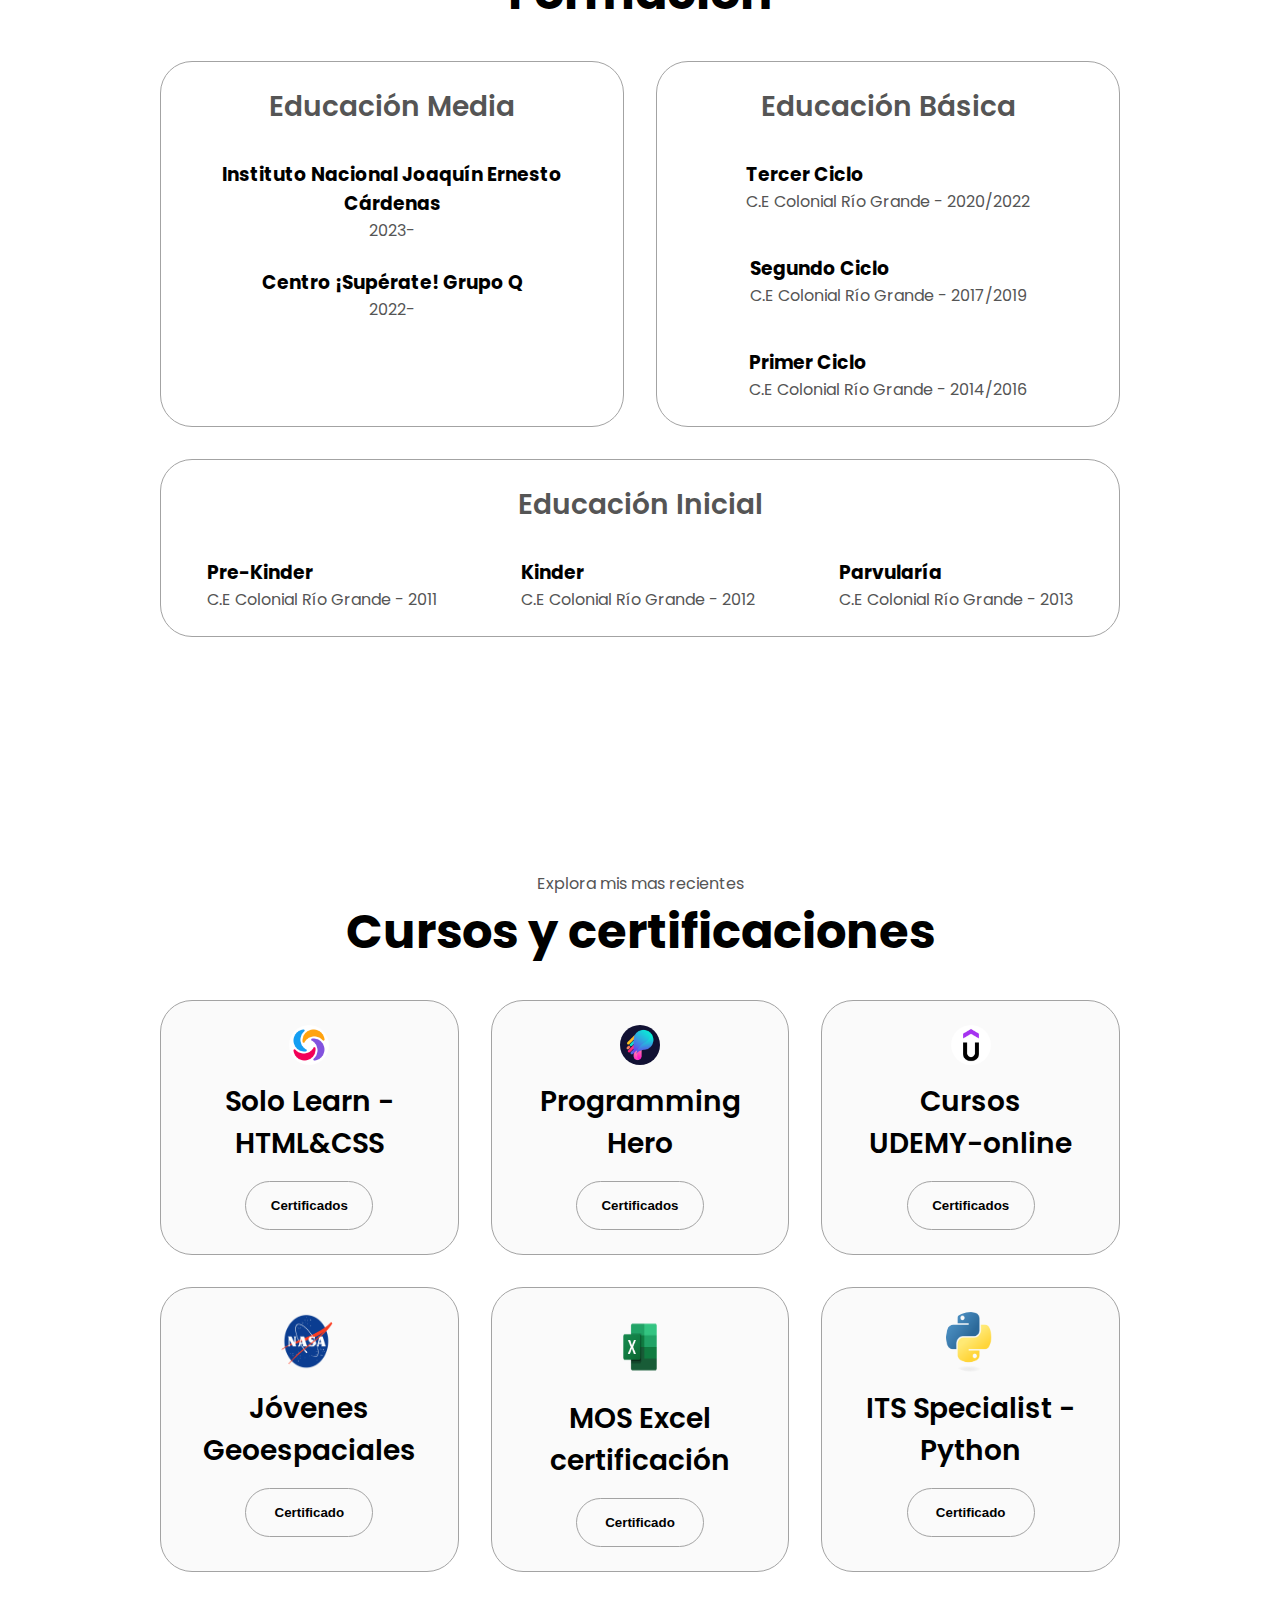
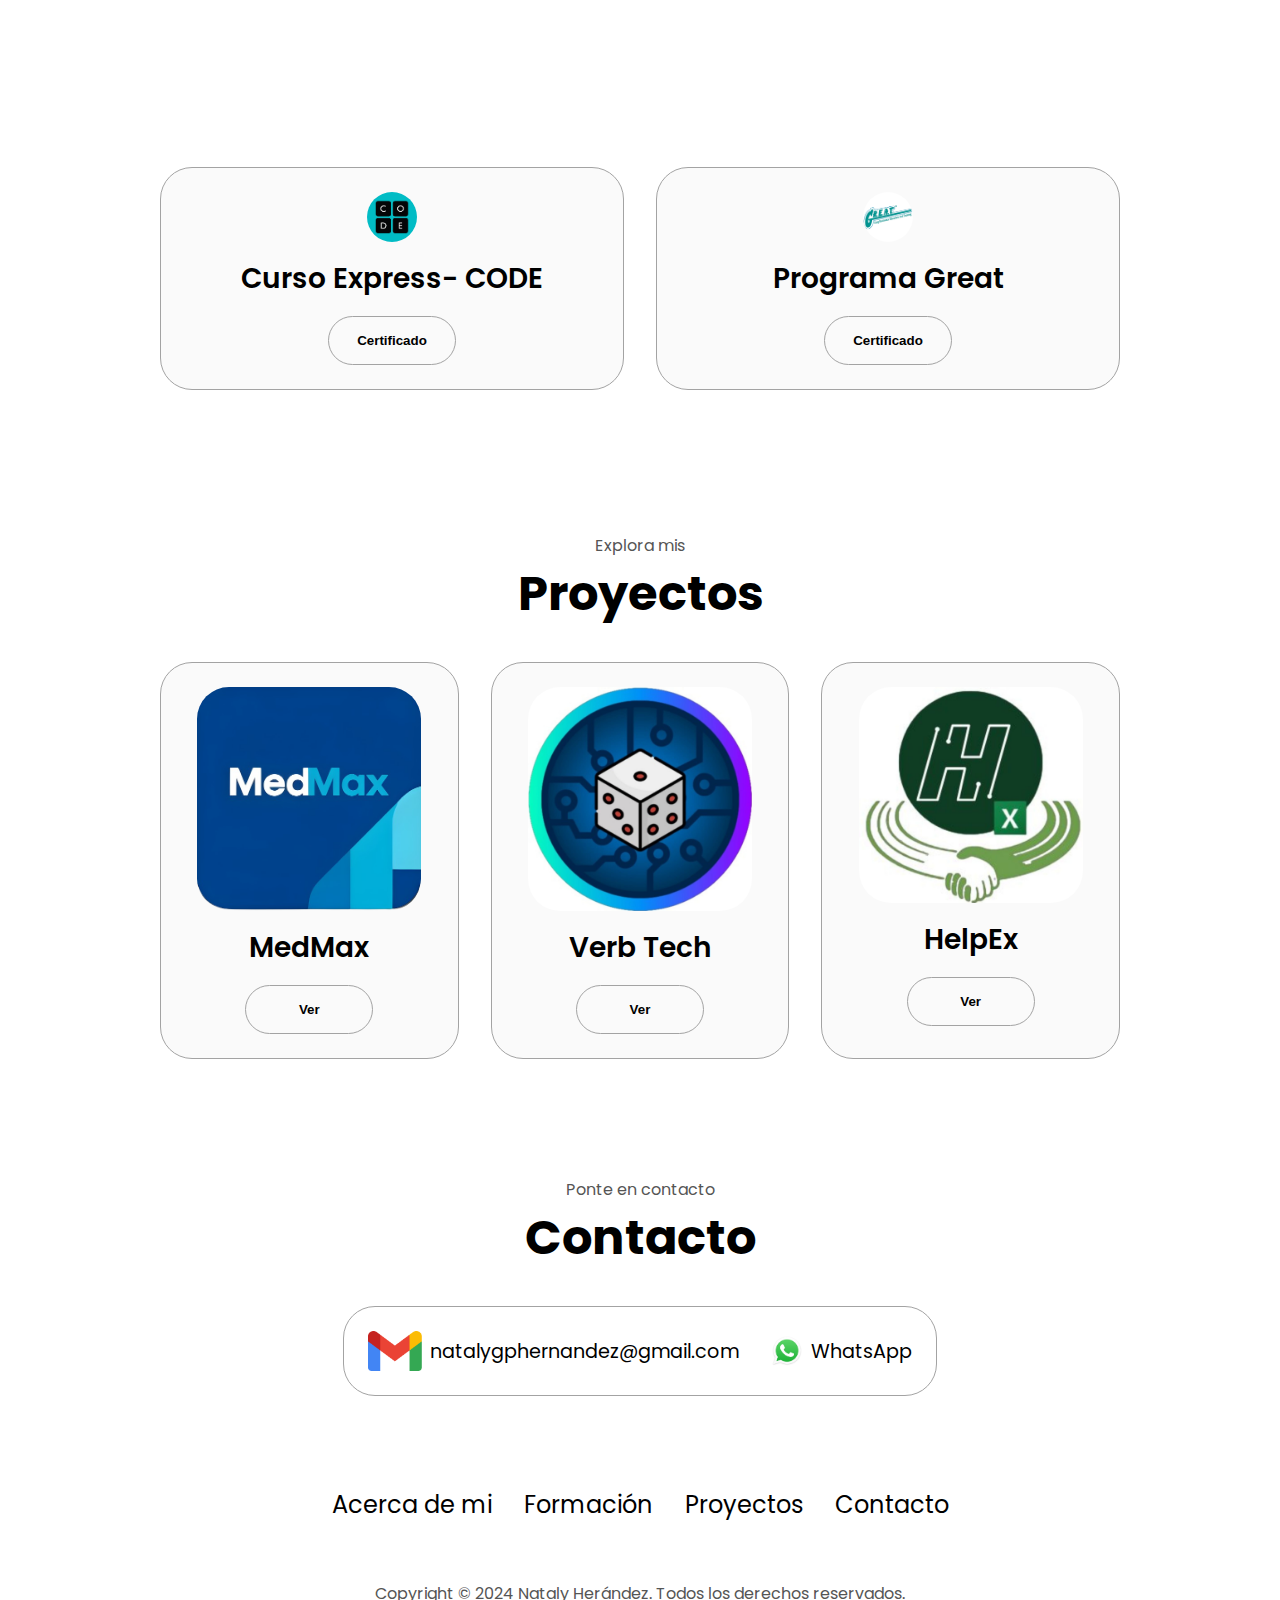
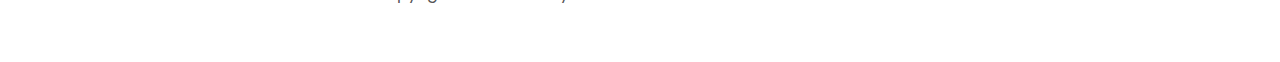
==== commit 847afc32: "index.html" ====
--- a/index.html
+++ b/index.html
@@ -451,7 +451,7 @@
           <div class="details-container color-container">
             <div class="article-container">
               <img
-                src="img_page/MaxLogo.png"
+                src="MaxLogo.png"
                 alt="Project 1"
                 class="project-img"
               />
@@ -543,4 +543,4 @@
     </footer>
     <script src="script.js"></script>
   </body>
-</html>+</html>
